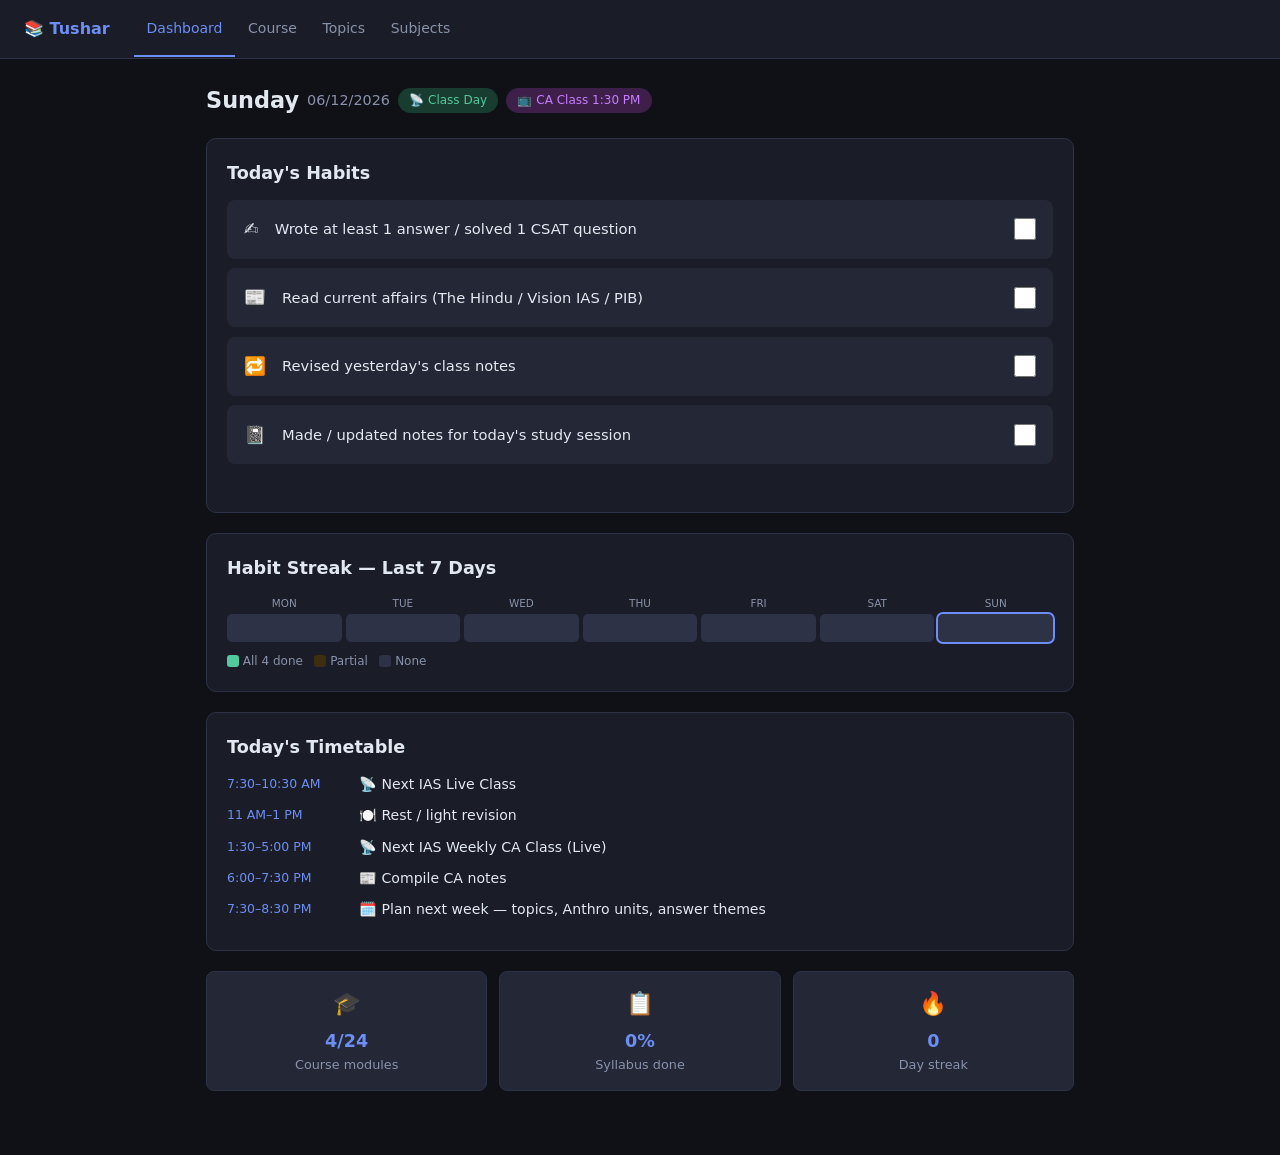
==== index.html @ 71a7b8cc "Initial commit: UPSC progress tracker with PWA support" ====
<!DOCTYPE html>
<html lang="en">
<head>
  <meta charset="UTF-8">
  <meta name="viewport" content="width=device-width, initial-scale=1.0">
  <meta name="apple-mobile-web-app-capable" content="yes">
  <meta name="apple-mobile-web-app-status-bar-style" content="black-translucent">
  <meta name="apple-mobile-web-app-title" content="UPSC">
  <meta name="theme-color" content="#0f1117">
  <link rel="manifest" href="manifest.json">
  <title>Tushar — UPSC Tracker</title>
  <link rel="stylesheet" href="css/style.css">
  <style>
    .habit-card {
      display: flex; align-items: center; gap: 1rem;
      padding: 0.9rem 1rem; border-radius: 8px;
      background: var(--surface2); margin-bottom: 0.6rem;
      cursor: pointer; transition: background 0.15s;
      border: 1px solid transparent;
    }
    .habit-card:hover { background: var(--border); }
    .habit-card.done { background: #152b22; border-color: #2d6b50; }
    .habit-card.done .habit-label { text-decoration: line-through; color: var(--text-muted); }
    .habit-check {
      width: 22px; height: 22px; flex-shrink: 0;
      accent-color: var(--accent2); cursor: pointer;
    }
    .habit-label { font-size: 0.92rem; flex: 1; }
    .habit-icon { font-size: 1.1rem; flex-shrink: 0; }
    .day-info { display: flex; gap: 0.5rem; align-items: center; flex-wrap: wrap; margin-bottom: 1.25rem; }
    .day-badge { font-size: 0.75rem; padding: 0.2rem 0.7rem; border-radius: 99px; }
    .badge-class { background: #183d30; color: var(--accent2); }
    .badge-office { background: #1d2550; color: #7b9ef5; }
    .badge-ca { background: #3d1f4a; color: #c77dff; }
    .week-habits { display: grid; grid-template-columns: repeat(7,1fr); gap: 4px; margin-top: 0.75rem; }
    .wh-col { text-align: center; }
    .wh-day { font-size: 0.65rem; color: var(--text-muted); margin-bottom: 3px; text-transform: uppercase; }
    .wh-dot {
      height: 28px; border-radius: 5px; background: var(--border);
      display: flex; align-items: center; justify-content: center;
      font-size: 0.65rem; color: var(--text-muted);
    }
    .wh-dot.full { background: var(--accent2); color: #111; }
    .wh-dot.partial { background: #3d2e10; color: var(--accent3); }
    .wh-dot.today-col { outline: 2px solid var(--accent); }
    .quick-links { display: grid; grid-template-columns: repeat(3,1fr); gap: 0.75rem; margin-top: 0.75rem; }
    .ql-card {
      background: var(--surface2); border: 1px solid var(--border);
      border-radius: 8px; padding: 0.9rem; text-align: center;
      text-decoration: none; color: var(--text); transition: border-color 0.15s;
    }
    .ql-card:hover { border-color: var(--accent); }
    .ql-card .ql-icon { font-size: 1.4rem; display: block; margin-bottom: 0.3rem; }
    .ql-card .ql-label { font-size: 0.8rem; color: var(--text-muted); }
    .ql-card .ql-val { font-size: 1.1rem; font-weight: 700; color: var(--accent); }
    @media(max-width:480px){ .quick-links { grid-template-columns: 1fr 1fr; } }
  </style>
</head>
<body>
  <nav>
    <span class="nav-brand">📚 Tushar</span>
    <a href="index.html" class="active">Dashboard</a>
    <a href="course.html">Course</a>
    <a href="topics.html">Topics</a>
    <a href="subjects.html">Subjects</a>
  </nav>

  <main>
    <!-- Day header -->
    <div class="day-info">
      <h1 id="dayHeading" style="margin:0;font-size:1.4rem"></h1>
      <span id="dateLabel" style="color:var(--text-muted);font-size:0.9rem"></span>
      <span id="badge1" class="day-badge" style="display:none"></span>
      <span id="badge2" class="day-badge" style="display:none"></span>
    </div>

    <!-- Daily habit checkboxes -->
    <div class="card">
      <h2 style="margin-bottom:0.75rem">Today's Habits</h2>
      <div id="habitsList">
        <div class="habit-card" id="hc_answer" onclick="toggle('answer_written','hc_answer')">
          <span class="habit-icon">✍️</span>
          <span class="habit-label">Wrote at least 1 answer / solved 1 CSAT question</span>
          <input type="checkbox" class="habit-check" id="h_answer" onclick="event.stopPropagation();toggle('answer_written','hc_answer')">
        </div>
        <div class="habit-card" id="hc_ca" onclick="toggle('ca_read','hc_ca')">
          <span class="habit-icon">📰</span>
          <span class="habit-label">Read current affairs (The Hindu / Vision IAS / PIB)</span>
          <input type="checkbox" class="habit-check" id="h_ca" onclick="event.stopPropagation();toggle('ca_read','hc_ca')">
        </div>
        <div class="habit-card" id="hc_revision" onclick="toggle('class_revised','hc_revision')">
          <span class="habit-icon">🔁</span>
          <span class="habit-label">Revised yesterday's class notes</span>
          <input type="checkbox" class="habit-check" id="h_revision" onclick="event.stopPropagation();toggle('class_revised','hc_revision')">
        </div>
        <div class="habit-card" id="hc_notes" onclick="toggle('notes_updated','hc_notes')">
          <span class="habit-icon">📓</span>
          <span class="habit-label">Made / updated notes for today's study session</span>
          <input type="checkbox" class="habit-check" id="h_notes" onclick="event.stopPropagation();toggle('notes_updated','hc_notes')">
        </div>
      </div>
      <div id="habitMsg" style="margin-top:0.75rem;font-size:0.85rem;min-height:1.2em;color:var(--accent2)"></div>
    </div>

    <!-- Weekly habit grid -->
    <div class="card">
      <h2>Habit Streak — Last 7 Days</h2>
      <div class="week-habits" id="weekHabits"></div>
      <p style="font-size:0.75rem;color:var(--text-muted);margin-top:0.6rem">
        <span style="display:inline-block;width:12px;height:12px;background:var(--accent2);border-radius:3px;vertical-align:middle"></span> All 4 done &nbsp;
        <span style="display:inline-block;width:12px;height:12px;background:#3d2e10;border-radius:3px;vertical-align:middle"></span> Partial &nbsp;
        <span style="display:inline-block;width:12px;height:12px;background:var(--border);border-radius:3px;vertical-align:middle"></span> None
      </p>
    </div>

    <!-- Today's schedule -->
    <div class="card" id="scheduleCard">
      <h2>Today's Timetable</h2>
      <div id="scheduleSlots"></div>
    </div>

    <!-- Quick stats -->
    <div class="quick-links" id="quickLinks"></div>
  </main>

  <script src="js/storage.js"></script>
  <script src="data/syllabus.js"></script>
  <script>
    const today = todayISO();
    const dayName = getDayName(today);

    // ── Day header ─────────────────────────────────────────────────────────
    document.getElementById('dayHeading').textContent = dayName;
    document.getElementById('dateLabel').textContent = formatDate(today);

    const badges = [];
    if (isClassDay(today)) badges.push({ label: '📡 Class Day', cls: 'badge-class' });
    if (isOfficeDay(today)) badges.push({ label: '🏢 Office', cls: 'badge-office' });
    if (dayName === 'Sunday') badges.push({ label: '📺 CA Class 1:30 PM', cls: 'badge-ca' });
    if (badges[0]) { const b = document.getElementById('badge1'); b.textContent = badges[0].label; b.className = 'day-badge ' + badges[0].cls; b.style.display = ''; }
    if (badges[1]) { const b = document.getElementById('badge2'); b.textContent = badges[1].label; b.className = 'day-badge ' + badges[1].cls; b.style.display = ''; }

    // ── Habits ─────────────────────────────────────────────────────────────
    const habitKeyMap = { answer_written: 'h_answer', ca_read: 'h_ca', class_revised: 'h_revision', notes_updated: 'h_notes' };
    const habitCardMap = { answer_written: 'hc_answer', ca_read: 'hc_ca', class_revised: 'hc_revision', notes_updated: 'hc_notes' };

    function loadHabits() {
      const h = getHabitsForDate(today);
      Object.entries(habitKeyMap).forEach(([key, elId]) => {
        const chk = document.getElementById(elId);
        const card = document.getElementById(habitCardMap[key]);
        if (chk) chk.checked = !!h[key];
        if (card) card.classList.toggle('done', !!h[key]);
      });
      updateMsg();
    }

    function toggle(key, cardId) {
      const chkId = habitKeyMap[key];
      const chk = document.getElementById(chkId);
      const card = document.getElementById(cardId);
      const h = getHabitsForDate(today);
      const newVal = !h[key];
      h[key] = newVal;
      saveHabitsForDate(today, h);
      if (chk) chk.checked = newVal;
      if (card) card.classList.toggle('done', newVal);
      updateMsg();
      renderWeekHabits();
    }

    const habitMessages = ['', '🌱 Started!', '💪 Two done!', '🔥 Almost there!', '🏆 Perfect day!'];
    function updateMsg() {
      const h = getHabitsForDate(today);
      const n = Object.keys(habitKeyMap).filter(k => h[k]).length;
      document.getElementById('habitMsg').textContent = n > 0 ? habitMessages[n] : '';
    }

    // ── Week habits grid ───────────────────────────────────────────────────
    const dayAbbr = ['Sun','Mon','Tue','Wed','Thu','Fri','Sat'];
    function renderWeekHabits() {
      const days = last7Days();
      const habits = getDailyHabits();
      document.getElementById('weekHabits').innerHTML = days.map(d => {
        const h = habits.find(x => x.date === d) || {};
        const n = ['answer_written','ca_read','class_revised','notes_updated'].filter(k => h[k]).length;
        const cls = n === 4 ? 'full' : n > 0 ? 'partial' : '';
        const isToday = d === today;
        const dn = dayAbbr[new Date(d + 'T00:00:00').getDay()];
        return `<div class="wh-col">
          <div class="wh-day">${dn}</div>
          <div class="wh-dot ${cls} ${isToday ? 'today-col' : ''}">${n > 0 ? n + '/4' : ''}</div>
        </div>`;
      }).join('');
    }

    // ── Schedule ───────────────────────────────────────────────────────────
    const schedules = {
      Monday:    [['6:30–7:20 AM','✍️ Answer writing — 1 UPSC question'],['10:30 AM–6 PM','🏢 Office'],['6:00–7:30 PM','📖 Revision: last class topic OR Anthropology'],['9:00–10:30 PM','📰 Current Affairs (The Hindu + PIB notes)']],
      Tuesday:   [['6:30–7:20 AM','🔁 Revise yesterday\'s notes / flashcards'],['7:30–10:30 AM','📡 Next IAS Live Class'],['10:30 AM–6 PM','🏢 Office'],['6:00–7:30 PM','📝 Today\'s class notes — revise within 6 hrs'],['9:00–10:30 PM','📰 CA + Anthropology reading']],
      Wednesday: [['6:30–7:20 AM','✍️ Answer writing — 1 question from class topic'],['7:30–10:30 AM','📡 Next IAS Live Class'],['10:30 AM–6 PM','🏢 Office'],['6:00–7:30 PM','✍️ Answer writing + class notes revision'],['9:00–10:30 PM','📰 CA + Anthropology']],
      Thursday:  [['6:30–7:20 AM','✍️ Answer writing — Anthropology (Paper I theory)'],['10:30 AM–6 PM','🏢 Office'],['6:00–7:30 PM','📖 Anthropology deep study (Theories / Kinship)'],['9:00–10:30 PM','📰 CA: compile weekly notes']],
      Friday:    [['6:30–7:20 AM','🔁 Weekly revision consolidation — skim Mon–Thu notes'],['10:30 AM–6 PM','🏢 Office'],['6:00–8:00 PM','📖 Anthropology extended session (Paper II)'],['9:00–10:00 PM','📰 CA wrap-up; prep Sunday CA class material 🌙']],
      Saturday:  [['6:30–7:15 AM','🔁 Light warm-up — revise last 2 classes'],['7:30–10:30 AM','📡 Next IAS Live Class'],['11 AM–1:30 PM','📝 Consolidate notes + 2 answer writings'],['2:00–5:00 PM','📖 Anthropology deep dive — 1 full unit'],['7:00–9:00 PM','📝 Weekly self-test — 10 Prelims MCQs']],
      Sunday:    [['7:30–10:30 AM','📡 Next IAS Live Class'],['11 AM–1 PM','🍽️ Rest / light revision'],['1:30–5:00 PM','📡 Next IAS Weekly CA Class (Live)'],['6:00–7:30 PM','📰 Compile CA notes'],['7:30–8:30 PM','🗓️ Plan next week — topics, Anthro units, answer themes']]
    };

    function renderSchedule() {
      const slots = schedules[dayName] || [];
      document.getElementById('scheduleSlots').innerHTML = slots.map(([time, task]) =>
        `<div style="display:flex;gap:0.75rem;margin-bottom:0.55rem;font-size:0.88rem">
          <span style="color:var(--accent);min-width:120px;flex-shrink:0;font-size:0.78rem;padding-top:1px">${time}</span>
          <span>${task}</span>
        </div>`
      ).join('');
    }

    // ── Quick stats ────────────────────────────────────────────────────────
    function renderQuickStats() {
      const streak = computeStreak();
      const done = getTopicsDone().size;
      let total = 0;
      const S = window.SYLLABUS;
      [S.prelims, S.csat, S.gs1, S.gs2, S.gs3, S.gs4].forEach(s => s.units.forEach(u => total += u.topics.length));
      S.anthropology.paper1.units.forEach(u => total += u.topics.length);
      S.anthropology.paper2.units.forEach(u => total += u.topics.length);
      const pct = total ? Math.round((done / total) * 100) : 0;
      const modules = S.nextias_modules;
      const overrides = getModuleStatuses();
      const completed = modules.filter(m => (overrides[m.id] || m.status) === 'completed').length;

      document.getElementById('quickLinks').innerHTML = `
        <a href="course.html" class="ql-card">
          <span class="ql-icon">🎓</span>
          <div class="ql-val">${completed}/${modules.length}</div>
          <div class="ql-label">Course modules</div>
        </a>
        <a href="topics.html" class="ql-card">
          <span class="ql-icon">📋</span>
          <div class="ql-val">${pct}%</div>
          <div class="ql-label">Syllabus done</div>
        </a>
        <a href="subjects.html" class="ql-card">
          <span class="ql-icon">🔥</span>
          <div class="ql-val">${streak}</div>
          <div class="ql-label">Day streak</div>
        </a>`;
    }

    loadHabits();
    renderWeekHabits();
    renderSchedule();
    renderQuickStats();
  </script>
  <script>if('serviceWorker'in navigator)navigator.serviceWorker.register('./sw.js');</script>
</body>
</html>
---- css/style.css ----
:root {
  --bg: #0f1117;
  --surface: #1a1d27;
  --surface2: #242736;
  --border: #2e3247;
  --accent: #6c8ef5;
  --accent2: #52c99e;
  --accent3: #f5a623;
  --danger: #e05c5c;
  --text: #e2e8f0;
  --text-muted: #8892aa;
  --radius: 10px;
  --font: 'Inter', system-ui, sans-serif;
}

* { box-sizing: border-box; margin: 0; padding: 0; }

body {
  background: var(--bg);
  color: var(--text);
  font-family: var(--font);
  font-size: 15px;
  line-height: 1.6;
  min-height: 100vh;
}

/* ── Nav ── */
nav {
  background: var(--surface);
  border-bottom: 1px solid var(--border);
  padding: 0 1.5rem;
  position: sticky;
  top: 0;
  z-index: 100;
  display: flex;
  align-items: center;
  gap: 0;
  overflow-x: auto;
  scrollbar-width: none;
}
nav::-webkit-scrollbar { display: none; }

.nav-brand {
  font-weight: 700;
  font-size: 1rem;
  color: var(--accent);
  white-space: nowrap;
  margin-right: 1.5rem;
  padding: 1rem 0;
  flex-shrink: 0;
}

nav a {
  color: var(--text-muted);
  text-decoration: none;
  padding: 1rem 0.8rem;
  font-size: 0.875rem;
  white-space: nowrap;
  border-bottom: 2px solid transparent;
  transition: color 0.15s, border-color 0.15s;
  flex-shrink: 0;
}
nav a:hover { color: var(--text); }
nav a.active { color: var(--accent); border-bottom-color: var(--accent); }

/* ── Layout ── */
main {
  max-width: 900px;
  margin: 0 auto;
  padding: 1.5rem 1rem 4rem;
}

h1 { font-size: 1.5rem; font-weight: 700; margin-bottom: 1.25rem; }
h2 { font-size: 1.1rem; font-weight: 600; margin-bottom: 0.75rem; color: var(--text); }
h3 { font-size: 0.95rem; font-weight: 600; margin-bottom: 0.5rem; color: var(--text-muted); text-transform: uppercase; letter-spacing: 0.05em; }

/* ── Cards ── */
.card {
  background: var(--surface);
  border: 1px solid var(--border);
  border-radius: var(--radius);
  padding: 1.25rem;
  margin-bottom: 1.25rem;
}

.card-grid {
  display: grid;
  grid-template-columns: repeat(auto-fit, minmax(160px, 1fr));
  gap: 1rem;
  margin-bottom: 1.25rem;
}

.stat-card {
  background: var(--surface);
  border: 1px solid var(--border);
  border-radius: var(--radius);
  padding: 1rem 1.25rem;
  text-align: center;
}
.stat-card .value {
  font-size: 2rem;
  font-weight: 700;
  color: var(--accent);
  line-height: 1.2;
}
.stat-card .label {
  font-size: 0.8rem;
  color: var(--text-muted);
  margin-top: 0.25rem;
}

/* ── Forms ── */
.form-row {
  display: grid;
  grid-template-columns: repeat(auto-fit, minmax(140px, 1fr));
  gap: 0.75rem;
  margin-bottom: 0.75rem;
}

label {
  display: block;
  font-size: 0.8rem;
  color: var(--text-muted);
  margin-bottom: 0.3rem;
}

input, select, textarea {
  width: 100%;
  background: var(--bg);
  border: 1px solid var(--border);
  border-radius: 6px;
  color: var(--text);
  font-family: var(--font);
  font-size: 0.9rem;
  padding: 0.5rem 0.75rem;
  transition: border-color 0.15s;
}
input:focus, select:focus, textarea:focus {
  outline: none;
  border-color: var(--accent);
}
textarea { resize: vertical; min-height: 70px; }

.btn {
  background: var(--accent);
  color: #fff;
  border: none;
  border-radius: 6px;
  padding: 0.5rem 1.25rem;
  font-size: 0.875rem;
  font-weight: 600;
  cursor: pointer;
  transition: opacity 0.15s;
}
.btn:hover { opacity: 0.85; }
.btn-sm { padding: 0.3rem 0.75rem; font-size: 0.8rem; }
.btn-danger { background: var(--danger); }
.btn-success { background: var(--accent2); color: #111; }
.btn-outline {
  background: transparent;
  color: var(--accent);
  border: 1px solid var(--accent);
}
.btn-outline:hover { background: var(--accent); color: #fff; }

/* ── Tables ── */
.table-wrap { overflow-x: auto; }
table { width: 100%; border-collapse: collapse; font-size: 0.875rem; }
th {
  text-align: left;
  padding: 0.6rem 0.75rem;
  color: var(--text-muted);
  font-size: 0.78rem;
  text-transform: uppercase;
  letter-spacing: 0.05em;
  border-bottom: 1px solid var(--border);
}
td { padding: 0.65rem 0.75rem; border-bottom: 1px solid var(--border); vertical-align: top; }
tr:last-child td { border-bottom: none; }
tr:hover td { background: var(--surface2); }

/* ── Badges ── */
.badge {
  display: inline-block;
  padding: 0.15rem 0.6rem;
  border-radius: 999px;
  font-size: 0.72rem;
  font-weight: 600;
}
.badge-blue { background: #1d3461; color: var(--accent); }
.badge-green { background: #183d30; color: var(--accent2); }
.badge-orange { background: #3d2e10; color: var(--accent3); }
.badge-red { background: #3d1818; color: var(--danger); }

/* ── Checklist ── */
.checklist { list-style: none; }
.checklist li {
  display: flex;
  align-items: flex-start;
  gap: 0.6rem;
  padding: 0.4rem 0;
  border-bottom: 1px solid var(--border);
  font-size: 0.9rem;
}
.checklist li:last-child { border-bottom: none; }
.checklist input[type="checkbox"] {
  width: 16px;
  height: 16px;
  flex-shrink: 0;
  margin-top: 3px;
  accent-color: var(--accent);
  cursor: pointer;
}
.checklist li.done span { text-decoration: line-through; color: var(--text-muted); }

.unit-header {
  font-weight: 600;
  font-size: 0.95rem;
  color: var(--accent);
  padding: 0.75rem 0 0.35rem;
  cursor: pointer;
  display: flex;
  align-items: center;
  justify-content: space-between;
}
.unit-header:hover { color: var(--text); }
.unit-body { padding-left: 0.5rem; }
.unit-body.collapsed { display: none; }

/* ── Progress bar ── */
.progress-wrap { margin: 0.4rem 0 0.8rem; }
.progress-bar {
  height: 6px;
  background: var(--border);
  border-radius: 99px;
  overflow: hidden;
}
.progress-bar-fill {
  height: 100%;
  background: var(--accent);
  border-radius: 99px;
  transition: width 0.3s;
}
.progress-label {
  font-size: 0.78rem;
  color: var(--text-muted);
  margin-top: 0.3rem;
}

/* ── Streak calendar ── */
.streak-grid {
  display: flex;
  flex-wrap: wrap;
  gap: 3px;
  margin-top: 0.5rem;
}
.streak-day {
  width: 14px;
  height: 14px;
  border-radius: 3px;
  background: var(--border);
}
.streak-day.has-log { background: var(--accent); }
.streak-day.today { outline: 2px solid var(--accent3); }

/* ── Chart container ── */
.chart-box {
  position: relative;
  height: 200px;
  margin-top: 0.5rem;
}

/* ── Filter bar ── */
.filter-bar {
  display: flex;
  gap: 0.5rem;
  flex-wrap: wrap;
  margin-bottom: 1rem;
  align-items: center;
}
.filter-bar select, .filter-bar input {
  flex: 1;
  min-width: 120px;
  max-width: 200px;
}

/* ── Score badge ── */
.score-pill {
  display: inline-flex;
  align-items: center;
  justify-content: center;
  width: 36px;
  height: 36px;
  border-radius: 50%;
  font-weight: 700;
  font-size: 0.875rem;
  background: var(--surface2);
  color: var(--text);
}
.score-pill.high { background: #183d30; color: var(--accent2); }
.score-pill.mid { background: #3d2e10; color: var(--accent3); }
.score-pill.low { background: #3d1818; color: var(--danger); }

/* ── Empty state ── */
.empty {
  text-align: center;
  padding: 3rem 1rem;
  color: var(--text-muted);
  font-size: 0.9rem;
}
.empty .icon { font-size: 2rem; margin-bottom: 0.5rem; }

/* ── Responsive ── */
@media (max-width: 600px) {
  main { padding: 1rem 0.75rem 4rem; }
  h1 { font-size: 1.25rem; }
  .card { padding: 1rem; }
  .form-row { grid-template-columns: 1fr; }
  .stat-card .value { font-size: 1.6rem; }
}
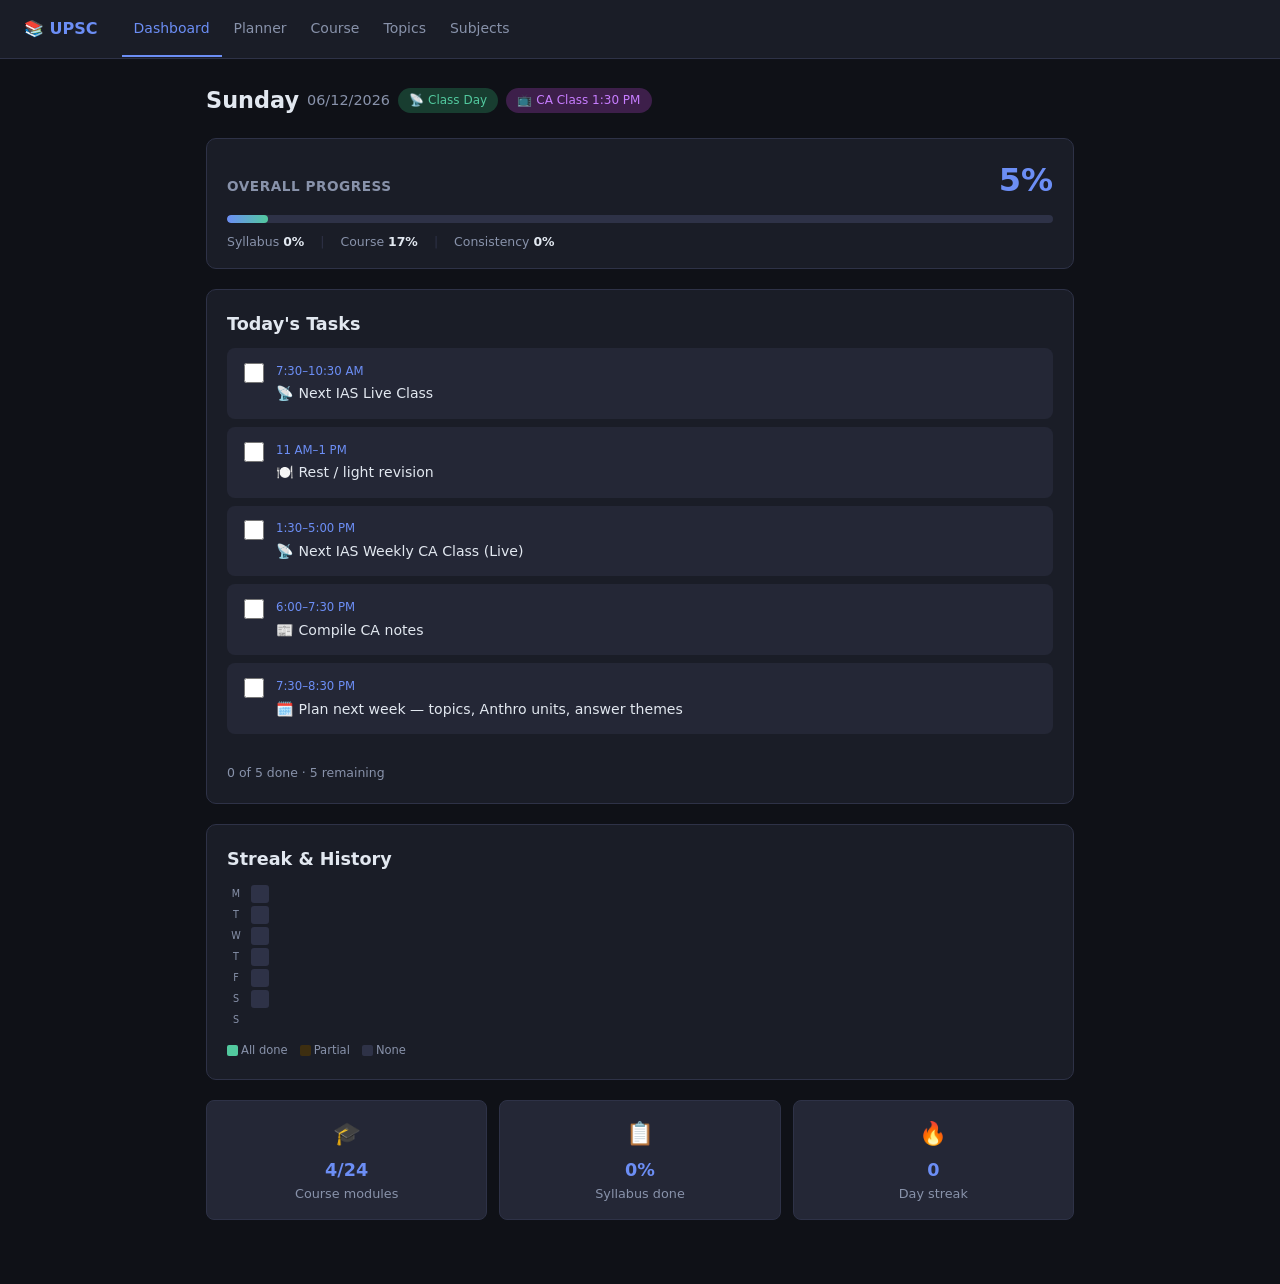
==== commit 3ae33f6e: "Overhaul dashboard, add Weekly Planner page, fix nav for mobile - Remove "Tushar" branding; app is n" ====
--- a/index.html
+++ b/index.html
@@ -8,41 +8,88 @@
   <meta name="apple-mobile-web-app-title" content="UPSC">
   <meta name="theme-color" content="#0f1117">
   <link rel="manifest" href="manifest.json">
-  <title>Tushar — UPSC Tracker</title>
+  <title>UPSC Tracker</title>
   <link rel="stylesheet" href="css/style.css">
   <style>
-    .habit-card {
-      display: flex; align-items: center; gap: 1rem;
-      padding: 0.9rem 1rem; border-radius: 8px;
-      background: var(--surface2); margin-bottom: 0.6rem;
-      cursor: pointer; transition: background 0.15s;
-      border: 1px solid transparent;
-    }
-    .habit-card:hover { background: var(--border); }
-    .habit-card.done { background: #152b22; border-color: #2d6b50; }
-    .habit-card.done .habit-label { text-decoration: line-through; color: var(--text-muted); }
-    .habit-check {
-      width: 22px; height: 22px; flex-shrink: 0;
-      accent-color: var(--accent2); cursor: pointer;
-    }
-    .habit-label { font-size: 0.92rem; flex: 1; }
-    .habit-icon { font-size: 1.1rem; flex-shrink: 0; }
+    /* ── Overall Progress ── */
+    .overall-card { padding: 1rem 1.25rem; }
+    .overall-header { display: flex; justify-content: space-between; align-items: baseline; margin-bottom: 0.5rem; }
+    .overall-title { font-size: 0.85rem; color: var(--text-muted); font-weight: 600; text-transform: uppercase; letter-spacing: 0.04em; }
+    .overall-pct { font-size: 2rem; font-weight: 800; color: var(--accent); }
+    .overall-bar-track { height: 8px; background: var(--border); border-radius: 99px; overflow: hidden; margin-bottom: 0.6rem; }
+    .overall-bar-fill { height: 100%; border-radius: 99px; background: linear-gradient(90deg, var(--accent) 0%, var(--accent2) 100%); transition: width 0.6s ease; }
+    .overall-breakdown { display: flex; gap: 1rem; flex-wrap: wrap; }
+    .ob-item { font-size: 0.78rem; color: var(--text-muted); }
+    .ob-item strong { color: var(--text); }
+
+    /* ── Day info ── */
     .day-info { display: flex; gap: 0.5rem; align-items: center; flex-wrap: wrap; margin-bottom: 1.25rem; }
     .day-badge { font-size: 0.75rem; padding: 0.2rem 0.7rem; border-radius: 99px; }
     .badge-class { background: #183d30; color: var(--accent2); }
     .badge-office { background: #1d2550; color: #7b9ef5; }
     .badge-ca { background: #3d1f4a; color: #c77dff; }
-    .week-habits { display: grid; grid-template-columns: repeat(7,1fr); gap: 4px; margin-top: 0.75rem; }
-    .wh-col { text-align: center; }
-    .wh-day { font-size: 0.65rem; color: var(--text-muted); margin-bottom: 3px; text-transform: uppercase; }
-    .wh-dot {
-      height: 28px; border-radius: 5px; background: var(--border);
-      display: flex; align-items: center; justify-content: center;
-      font-size: 0.65rem; color: var(--text-muted);
-    }
-    .wh-dot.full { background: var(--accent2); color: #111; }
-    .wh-dot.partial { background: #3d2e10; color: var(--accent3); }
-    .wh-dot.today-col { outline: 2px solid var(--accent); }
+
+    /* ── Task list ── */
+    .task-card {
+      display: flex; align-items: flex-start; gap: 0.75rem;
+      padding: 0.8rem 1rem; border-radius: 8px;
+      background: var(--surface2); margin-bottom: 0.5rem;
+      cursor: pointer; transition: background 0.15s;
+      border: 1px solid transparent;
+    }
+    .task-card:hover { background: var(--border); }
+    .task-card.done { background: #152b22; border-color: #2d6b50; }
+    .task-card.done .task-label { text-decoration: line-through; color: var(--text-muted); }
+    .task-card.done .task-time { color: #2d6b50; }
+    .task-check {
+      width: 20px; height: 20px; flex-shrink: 0; margin-top: 1px;
+      accent-color: var(--accent2); cursor: pointer;
+    }
+    .task-meta { flex: 1; }
+    .task-time { font-size: 0.73rem; color: var(--accent); margin-bottom: 2px; }
+    .task-label { font-size: 0.88rem; }
+    .task-msg { margin-top: 0.6rem; font-size: 0.82rem; min-height: 1.1em; color: var(--accent2); }
+    .task-progress { font-size: 0.78rem; color: var(--text-muted); margin-top: 0.3rem; }
+
+    /* ── History grid ── */
+    .history-scroll { padding-bottom: 4px; }
+    .history-grid { display: inline-grid; grid-auto-flow: column; grid-template-rows: repeat(7, 1fr); gap: 3px; }
+    .hg-header-row { display: inline-grid; grid-template-columns: repeat(auto-fill, 18px); gap: 3px; margin-bottom: 3px; }
+    .hg-col-label { font-size: 0.6rem; color: var(--text-muted); text-align: center; text-transform: uppercase; }
+    .hg-cell {
+      width: 18px; height: 18px; border-radius: 3px; background: var(--border);
+      cursor: pointer; transition: opacity 0.1s; position: relative;
+    }
+    .hg-cell:hover { opacity: 0.8; }
+    .hg-cell.hg-full { background: var(--accent2); }
+    .hg-cell.hg-partial { background: #3d2e10; }
+    .hg-cell.hg-today { outline: 2px solid var(--accent); outline-offset: 1px; }
+    .hg-cell.hg-selected { outline: 2px solid #fff; outline-offset: 1px; }
+    .hg-legend { display: flex; gap: 0.75rem; margin-top: 0.5rem; font-size: 0.72rem; color: var(--text-muted); align-items: center; }
+    .hg-swatch { display: inline-block; width: 11px; height: 11px; border-radius: 2px; vertical-align: middle; margin-right: 3px; }
+
+    /* ── Day detail panel ── */
+    .day-detail { margin-top: 1rem; padding-top: 1rem; border-top: 1px solid var(--border); }
+    .dd-header { display: flex; justify-content: space-between; align-items: center; margin-bottom: 0.6rem; }
+    .dd-title { font-size: 0.9rem; font-weight: 600; }
+    .dd-close { font-size: 0.8rem; color: var(--text-muted); cursor: pointer; padding: 0.2rem 0.5rem; }
+    .dd-close:hover { color: var(--text); }
+    .dd-task {
+      display: flex; align-items: flex-start; gap: 0.6rem;
+      padding: 0.55rem 0.75rem; border-radius: 6px;
+      background: var(--surface2); margin-bottom: 0.4rem; cursor: pointer;
+      border: 1px solid transparent;
+    }
+    .dd-task.done { background: #152b22; border-color: #2d6b50; }
+    .dd-task.done .dd-label { text-decoration: line-through; color: var(--text-muted); }
+    .dd-task.done .dd-time { color: #2d6b50; }
+    .dd-check { width: 18px; height: 18px; flex-shrink: 0; margin-top: 1px; accent-color: var(--accent2); cursor: pointer; }
+    .dd-meta { flex: 1; }
+    .dd-time { font-size: 0.7rem; color: var(--accent); margin-bottom: 1px; }
+    .dd-label { font-size: 0.82rem; }
+    .dd-remaining { font-size: 0.78rem; color: var(--text-muted); margin-top: 0.5rem; }
+
+    /* ── Quick links ── */
     .quick-links { display: grid; grid-template-columns: repeat(3,1fr); gap: 0.75rem; margin-top: 0.75rem; }
     .ql-card {
       background: var(--surface2); border: 1px solid var(--border);
@@ -58,8 +105,9 @@
 </head>
 <body>
   <nav>
-    <span class="nav-brand">📚 Tushar</span>
+    <span class="nav-brand">📚 UPSC</span>
     <a href="index.html" class="active">Dashboard</a>
+    <a href="schedule.html">Planner</a>
     <a href="course.html">Course</a>
     <a href="topics.html">Topics</a>
     <a href="subjects.html">Subjects</a>
@@ -74,49 +122,55 @@
       <span id="badge2" class="day-badge" style="display:none"></span>
     </div>
 
-    <!-- Daily habit checkboxes -->
+    <!-- Overall progress -->
+    <div class="card overall-card">
+      <div class="overall-header">
+        <span class="overall-title">Overall Progress</span>
+        <span class="overall-pct" id="overallPct">0%</span>
+      </div>
+      <div class="overall-bar-track">
+        <div class="overall-bar-fill" id="overallBar" style="width:0%"></div>
+      </div>
+      <div class="overall-breakdown">
+        <span class="ob-item">Syllabus <strong id="obSyllabus">0%</strong></span>
+        <span class="ob-item" style="color:var(--border)">|</span>
+        <span class="ob-item">Course <strong id="obCourse">0%</strong></span>
+        <span class="ob-item" style="color:var(--border)">|</span>
+        <span class="ob-item">Consistency <strong id="obConsistency">0%</strong></span>
+      </div>
+    </div>
+
+    <!-- Today's tasks -->
     <div class="card">
-      <h2 style="margin-bottom:0.75rem">Today's Habits</h2>
-      <div id="habitsList">
-        <div class="habit-card" id="hc_answer" onclick="toggle('answer_written','hc_answer')">
-          <span class="habit-icon">✍️</span>
-          <span class="habit-label">Wrote at least 1 answer / solved 1 CSAT question</span>
-          <input type="checkbox" class="habit-check" id="h_answer" onclick="event.stopPropagation();toggle('answer_written','hc_answer')">
+      <h2 style="margin-bottom:0.6rem">Today's Tasks</h2>
+      <div id="tasksList"></div>
+      <div class="task-msg" id="taskMsg"></div>
+      <div class="task-progress" id="taskProgress"></div>
+    </div>
+
+    <!-- Streak & History -->
+    <div class="card">
+      <h2 style="margin-bottom:0.75rem">Streak &amp; History</h2>
+      <div style="display:flex;gap:6px;align-items:flex-start">
+        <div id="historyDayLabels" style="display:flex;flex-direction:column;gap:3px;flex-shrink:0"></div>
+        <div class="history-scroll" style="overflow-x:auto;flex:1">
+          <div class="history-grid" id="historyGrid"></div>
         </div>
-        <div class="habit-card" id="hc_ca" onclick="toggle('ca_read','hc_ca')">
-          <span class="habit-icon">📰</span>
-          <span class="habit-label">Read current affairs (The Hindu / Vision IAS / PIB)</span>
-          <input type="checkbox" class="habit-check" id="h_ca" onclick="event.stopPropagation();toggle('ca_read','hc_ca')">
+      </div>
+      <div class="hg-legend">
+        <span><span class="hg-swatch" style="background:var(--accent2)"></span>All done</span>
+        <span><span class="hg-swatch" style="background:#3d2e10"></span>Partial</span>
+        <span><span class="hg-swatch" style="background:var(--border)"></span>None</span>
+      </div>
+      <!-- Day detail panel (shown on cell click) -->
+      <div class="day-detail" id="dayDetail" style="display:none">
+        <div class="dd-header">
+          <span class="dd-title" id="ddTitle"></span>
+          <span class="dd-close" onclick="closeDayDetail()">✕ close</span>
         </div>
-        <div class="habit-card" id="hc_revision" onclick="toggle('class_revised','hc_revision')">
-          <span class="habit-icon">🔁</span>
-          <span class="habit-label">Revised yesterday's class notes</span>
-          <input type="checkbox" class="habit-check" id="h_revision" onclick="event.stopPropagation();toggle('class_revised','hc_revision')">
-        </div>
-        <div class="habit-card" id="hc_notes" onclick="toggle('notes_updated','hc_notes')">
-          <span class="habit-icon">📓</span>
-          <span class="habit-label">Made / updated notes for today's study session</span>
-          <input type="checkbox" class="habit-check" id="h_notes" onclick="event.stopPropagation();toggle('notes_updated','hc_notes')">
-        </div>
-      </div>
-      <div id="habitMsg" style="margin-top:0.75rem;font-size:0.85rem;min-height:1.2em;color:var(--accent2)"></div>
-    </div>
-
-    <!-- Weekly habit grid -->
-    <div class="card">
-      <h2>Habit Streak — Last 7 Days</h2>
-      <div class="week-habits" id="weekHabits"></div>
-      <p style="font-size:0.75rem;color:var(--text-muted);margin-top:0.6rem">
-        <span style="display:inline-block;width:12px;height:12px;background:var(--accent2);border-radius:3px;vertical-align:middle"></span> All 4 done &nbsp;
-        <span style="display:inline-block;width:12px;height:12px;background:#3d2e10;border-radius:3px;vertical-align:middle"></span> Partial &nbsp;
-        <span style="display:inline-block;width:12px;height:12px;background:var(--border);border-radius:3px;vertical-align:middle"></span> None
-      </p>
-    </div>
-
-    <!-- Today's schedule -->
-    <div class="card" id="scheduleCard">
-      <h2>Today's Timetable</h2>
-      <div id="scheduleSlots"></div>
+        <div id="ddTasks"></div>
+        <div class="dd-remaining" id="ddRemaining"></div>
+      </div>
     </div>
 
     <!-- Quick stats -->
@@ -129,7 +183,18 @@
     const today = todayISO();
     const dayName = getDayName(today);
 
-    // ── Day header ─────────────────────────────────────────────────────────
+    // ── Schedules ──────────────────────────────────────────────────────────────
+    const schedules = {
+      Monday:    [['6:30–7:20 AM','✍️ Answer writing — 1 UPSC question'],['10:30 AM–6 PM','🏢 Office'],['6:00–7:30 PM','📖 Revision: last class topic OR Anthropology'],['9:00–10:30 PM','📰 Current Affairs (The Hindu + PIB notes)']],
+      Tuesday:   [['6:30–7:20 AM','🔁 Revise yesterday\'s notes / flashcards'],['7:30–10:30 AM','📡 Next IAS Live Class'],['10:30 AM–6 PM','🏢 Office'],['6:00–7:30 PM','📝 Today\'s class notes — revise within 6 hrs'],['9:00–10:30 PM','📰 CA + Anthropology reading']],
+      Wednesday: [['6:30–7:20 AM','✍️ Answer writing — 1 question from class topic'],['7:30–10:30 AM','📡 Next IAS Live Class'],['10:30 AM–6 PM','🏢 Office'],['6:00–7:30 PM','✍️ Answer writing + class notes revision'],['9:00–10:30 PM','📰 CA + Anthropology']],
+      Thursday:  [['6:30–7:20 AM','✍️ Answer writing — Anthropology (Paper I theory)'],['10:30 AM–6 PM','🏢 Office'],['6:00–7:30 PM','📖 Anthropology deep study (Theories / Kinship)'],['9:00–10:30 PM','📰 CA: compile weekly notes']],
+      Friday:    [['6:30–7:20 AM','🔁 Weekly revision consolidation — skim Mon–Thu notes'],['10:30 AM–6 PM','🏢 Office'],['6:00–8:00 PM','📖 Anthropology extended session (Paper II)'],['9:00–10:00 PM','📰 CA wrap-up; prep Sunday CA class material 🌙']],
+      Saturday:  [['6:30–7:15 AM','🔁 Light warm-up — revise last 2 classes'],['7:30–10:30 AM','📡 Next IAS Live Class'],['11 AM–1:30 PM','📝 Consolidate notes + 2 answer writings'],['2:00–5:00 PM','📖 Anthropology deep dive — 1 full unit']],
+      Sunday:    [['7:30–10:30 AM','📡 Next IAS Live Class'],['11 AM–1 PM','🍽️ Rest / light revision'],['1:30–5:00 PM','📡 Next IAS Weekly CA Class (Live)'],['6:00–7:30 PM','📰 Compile CA notes'],['7:30–8:30 PM','🗓️ Plan next week — topics, Anthro units, answer themes']]
+    };
+
+    // ── Day header ─────────────────────────────────────────────────────────────
     document.getElementById('dayHeading').textContent = dayName;
     document.getElementById('dateLabel').textContent = formatDate(today);
 
@@ -140,82 +205,207 @@
     if (badges[0]) { const b = document.getElementById('badge1'); b.textContent = badges[0].label; b.className = 'day-badge ' + badges[0].cls; b.style.display = ''; }
     if (badges[1]) { const b = document.getElementById('badge2'); b.textContent = badges[1].label; b.className = 'day-badge ' + badges[1].cls; b.style.display = ''; }
 
-    // ── Habits ─────────────────────────────────────────────────────────────
-    const habitKeyMap = { answer_written: 'h_answer', ca_read: 'h_ca', class_revised: 'h_revision', notes_updated: 'h_notes' };
-    const habitCardMap = { answer_written: 'hc_answer', ca_read: 'hc_ca', class_revised: 'hc_revision', notes_updated: 'hc_notes' };
-
-    function loadHabits() {
-      const h = getHabitsForDate(today);
-      Object.entries(habitKeyMap).forEach(([key, elId]) => {
-        const chk = document.getElementById(elId);
-        const card = document.getElementById(habitCardMap[key]);
-        if (chk) chk.checked = !!h[key];
-        if (card) card.classList.toggle('done', !!h[key]);
-      });
-      updateMsg();
-    }
-
-    function toggle(key, cardId) {
-      const chkId = habitKeyMap[key];
-      const chk = document.getElementById(chkId);
-      const card = document.getElementById(cardId);
-      const h = getHabitsForDate(today);
-      const newVal = !h[key];
-      h[key] = newVal;
-      saveHabitsForDate(today, h);
-      if (chk) chk.checked = newVal;
-      if (card) card.classList.toggle('done', newVal);
-      updateMsg();
-      renderWeekHabits();
-    }
-
-    const habitMessages = ['', '🌱 Started!', '💪 Two done!', '🔥 Almost there!', '🏆 Perfect day!'];
-    function updateMsg() {
-      const h = getHabitsForDate(today);
-      const n = Object.keys(habitKeyMap).filter(k => h[k]).length;
-      document.getElementById('habitMsg').textContent = n > 0 ? habitMessages[n] : '';
-    }
-
-    // ── Week habits grid ───────────────────────────────────────────────────
-    const dayAbbr = ['Sun','Mon','Tue','Wed','Thu','Fri','Sat'];
-    function renderWeekHabits() {
-      const days = last7Days();
-      const habits = getDailyHabits();
-      document.getElementById('weekHabits').innerHTML = days.map(d => {
-        const h = habits.find(x => x.date === d) || {};
-        const n = ['answer_written','ca_read','class_revised','notes_updated'].filter(k => h[k]).length;
-        const cls = n === 4 ? 'full' : n > 0 ? 'partial' : '';
-        const isToday = d === today;
-        const dn = dayAbbr[new Date(d + 'T00:00:00').getDay()];
-        return `<div class="wh-col">
-          <div class="wh-day">${dn}</div>
-          <div class="wh-dot ${cls} ${isToday ? 'today-col' : ''}">${n > 0 ? n + '/4' : ''}</div>
+    // ── Overall Progress ───────────────────────────────────────────────────────
+    function computeOverallProgress() {
+      const S = window.SYLLABUS;
+      const done = getTopicsDone().size;
+      let total = 0;
+      [S.prelims, S.csat, S.gs1, S.gs2, S.gs3, S.gs4].forEach(s => s.units.forEach(u => total += u.topics.length));
+      S.anthropology.paper1.units.forEach(u => total += u.topics.length);
+      S.anthropology.paper2.units.forEach(u => total += u.topics.length);
+      const syllabusP = total ? done / total : 0;
+
+      const modules = S.nextias_modules;
+      const overrides = getModuleStatuses();
+      const completedMods = modules.filter(m => (overrides[m.id] || m.status) === 'completed').length;
+      const courseP = modules.length ? completedMods / modules.length : 0;
+
+      const allTasks = getDailyTasksAll();
+      const goodDays = allTasks.filter(d => {
+        const slots = schedules[getDayName(d.date)] || [];
+        return d.done.filter(Boolean).length >= 1;
+      }).length;
+      const consistencyP = allTasks.length ? goodDays / allTasks.length : 0;
+
+      const overall = Math.round((0.5 * syllabusP + 0.3 * courseP + 0.2 * consistencyP) * 100);
+      return { overall, syllabusP, courseP, consistencyP };
+    }
+
+    function renderOverallProgress() {
+      const { overall, syllabusP, courseP, consistencyP } = computeOverallProgress();
+      document.getElementById('overallPct').textContent = overall + '%';
+      document.getElementById('overallBar').style.width = overall + '%';
+      document.getElementById('obSyllabus').textContent = Math.round(syllabusP * 100) + '%';
+      document.getElementById('obCourse').textContent = Math.round(courseP * 100) + '%';
+      document.getElementById('obConsistency').textContent = Math.round(consistencyP * 100) + '%';
+    }
+
+    // ── Today's Tasks ──────────────────────────────────────────────────────────
+    function renderTodayTasks() {
+      const slots = schedules[dayName] || [];
+      const { done } = getTasksForDate(today);
+      const total = slots.length;
+      const doneCount = done.filter(Boolean).length;
+
+      document.getElementById('tasksList').innerHTML = slots.map(([time, task], i) => {
+        const isDone = !!done[i];
+        return `<div class="task-card ${isDone ? 'done' : ''}" id="tc_${i}" onclick="toggleTask(${i})">
+          <input type="checkbox" class="task-check" id="t_${i}" ${isDone ? 'checked' : ''} onclick="event.stopPropagation();toggleTask(${i})">
+          <div class="task-meta">
+            <div class="task-time">${time}</div>
+            <div class="task-label">${task}</div>
+          </div>
         </div>`;
       }).join('');
-    }
-
-    // ── Schedule ───────────────────────────────────────────────────────────
-    const schedules = {
-      Monday:    [['6:30–7:20 AM','✍️ Answer writing — 1 UPSC question'],['10:30 AM–6 PM','🏢 Office'],['6:00–7:30 PM','📖 Revision: last class topic OR Anthropology'],['9:00–10:30 PM','📰 Current Affairs (The Hindu + PIB notes)']],
-      Tuesday:   [['6:30–7:20 AM','🔁 Revise yesterday\'s notes / flashcards'],['7:30–10:30 AM','📡 Next IAS Live Class'],['10:30 AM–6 PM','🏢 Office'],['6:00–7:30 PM','📝 Today\'s class notes — revise within 6 hrs'],['9:00–10:30 PM','📰 CA + Anthropology reading']],
-      Wednesday: [['6:30–7:20 AM','✍️ Answer writing — 1 question from class topic'],['7:30–10:30 AM','📡 Next IAS Live Class'],['10:30 AM–6 PM','🏢 Office'],['6:00–7:30 PM','✍️ Answer writing + class notes revision'],['9:00–10:30 PM','📰 CA + Anthropology']],
-      Thursday:  [['6:30–7:20 AM','✍️ Answer writing — Anthropology (Paper I theory)'],['10:30 AM–6 PM','🏢 Office'],['6:00–7:30 PM','📖 Anthropology deep study (Theories / Kinship)'],['9:00–10:30 PM','📰 CA: compile weekly notes']],
-      Friday:    [['6:30–7:20 AM','🔁 Weekly revision consolidation — skim Mon–Thu notes'],['10:30 AM–6 PM','🏢 Office'],['6:00–8:00 PM','📖 Anthropology extended session (Paper II)'],['9:00–10:00 PM','📰 CA wrap-up; prep Sunday CA class material 🌙']],
-      Saturday:  [['6:30–7:15 AM','🔁 Light warm-up — revise last 2 classes'],['7:30–10:30 AM','📡 Next IAS Live Class'],['11 AM–1:30 PM','📝 Consolidate notes + 2 answer writings'],['2:00–5:00 PM','📖 Anthropology deep dive — 1 full unit'],['7:00–9:00 PM','📝 Weekly self-test — 10 Prelims MCQs']],
-      Sunday:    [['7:30–10:30 AM','📡 Next IAS Live Class'],['11 AM–1 PM','🍽️ Rest / light revision'],['1:30–5:00 PM','📡 Next IAS Weekly CA Class (Live)'],['6:00–7:30 PM','📰 Compile CA notes'],['7:30–8:30 PM','🗓️ Plan next week — topics, Anthro units, answer themes']]
+
+      updateTaskMsg(doneCount, total);
+      const remaining = slots.slice().map(([,t], i) => done[i] ? null : t).filter(Boolean);
+      document.getElementById('taskProgress').textContent = total
+        ? `${doneCount} of ${total} done${remaining.length ? ' · ' + remaining.length + ' remaining' : ''}`
+        : '';
+    }
+
+    function toggleTask(idx) {
+      const entry = getTasksForDate(today);
+      const slots = schedules[dayName] || [];
+      const done = Array.from({ length: slots.length }, (_, i) => !!entry.done[i]);
+      done[idx] = !done[idx];
+      saveTasksForDate(today, done);
+      renderTodayTasks();
+      renderHistoryGrid();
+      renderOverallProgress();
+    }
+
+    const taskMsgs = {
+      0: '', 1: '🌱 Started!', 2: '💪 Keep going!', 3: '🔥 More than halfway!',
+      4: '⚡ Almost there!', 5: '🏆 Perfect day!', 6: '🏆 Perfect day!'
     };
-
-    function renderSchedule() {
-      const slots = schedules[dayName] || [];
-      document.getElementById('scheduleSlots').innerHTML = slots.map(([time, task]) =>
-        `<div style="display:flex;gap:0.75rem;margin-bottom:0.55rem;font-size:0.88rem">
-          <span style="color:var(--accent);min-width:120px;flex-shrink:0;font-size:0.78rem;padding-top:1px">${time}</span>
-          <span>${task}</span>
+    function updateTaskMsg(done, total) {
+      const msg = done === 0 ? '' : done === total ? '🏆 Perfect day!' : taskMsgs[done] || '💪 Keep going!';
+      document.getElementById('taskMsg').textContent = msg;
+    }
+
+    // ── History grid ───────────────────────────────────────────────────────────
+    let selectedDay = null;
+
+    function renderHistoryGrid() {
+      const allTasks = getDailyTasksAll();
+
+      // Determine date range: from earliest tracked day (or 90 days ago) to today
+      const dates = allTasks.map(t => t.date).sort();
+      const earliest = dates.length
+        ? new Date(Math.min(new Date(dates[0] + 'T00:00:00'), new Date(Date.now() - 89 * 864e5)))
+        : new Date(Date.now() - 6 * 864e5);
+
+      // Align to the start of the week (Monday)
+      const startDay = new Date(earliest);
+      const dow = startDay.getDay(); // 0=Sun
+      const mondayOffset = dow === 0 ? 6 : dow - 1; // days back to last Monday
+      startDay.setDate(startDay.getDate() - mondayOffset);
+
+      const todayDate = new Date(today + 'T00:00:00');
+      const taskMap = {};
+      allTasks.forEach(t => { taskMap[t.date] = t; });
+
+      // Build weeks array
+      const weeks = [];
+      let cur = new Date(startDay);
+      let week = [];
+      while (cur <= todayDate) {
+        const iso = cur.toISOString().slice(0, 10);
+        week.push(iso);
+        if (week.length === 7) { weeks.push(week); week = []; }
+        cur.setDate(cur.getDate() + 1);
+      }
+      if (week.length) {
+        while (week.length < 7) week.push(null);
+        weeks.push(week);
+      }
+
+      // Row labels: Mon–Sun stacked vertically beside the grid
+      document.getElementById('historyDayLabels').innerHTML =
+        ['M','T','W','T','F','S','S'].map(l =>
+          `<span style="width:18px;height:18px;font-size:0.6rem;color:var(--text-muted);display:flex;align-items:center;justify-content:center">${l}</span>`
+        ).join('');
+
+      // Grid: 7 rows (Mon-Sun) × N weeks columns
+      const grid = document.getElementById('historyGrid');
+      grid.style.gridTemplateRows = 'repeat(7, 18px)';
+      grid.innerHTML = '';
+
+      weeks.forEach(week => {
+        week.forEach(iso => {
+          const cell = document.createElement('div');
+          if (!iso) {
+            cell.style.width = '18px'; cell.style.height = '18px';
+            grid.appendChild(cell);
+            return;
+          }
+          const t = taskMap[iso];
+          const slots = schedules[getDayName(iso)] || [];
+          const doneCount = t ? t.done.filter(Boolean).length : 0;
+          const total = slots.length;
+          let cls = '';
+          if (doneCount === total && total > 0) cls = 'hg-full';
+          else if (doneCount > 0) cls = 'hg-partial';
+
+          cell.className = 'hg-cell' + (cls ? ' ' + cls : '') +
+            (iso === today ? ' hg-today' : '') +
+            (iso === selectedDay ? ' hg-selected' : '');
+          cell.title = iso + (total ? ` — ${doneCount}/${total} tasks` : '');
+          cell.onclick = () => openDayDetail(iso);
+          grid.appendChild(cell);
+        });
+      });
+    }
+
+    function openDayDetail(date) {
+      selectedDay = date;
+      renderHistoryGrid();
+
+      const slots = schedules[getDayName(date)] || [];
+      const entry = getTasksForDate(date);
+      const done = Array.from({ length: slots.length }, (_, i) => !!entry.done[i]);
+      const doneCount = done.filter(Boolean).length;
+      const remaining = slots.filter((_, i) => !done[i]);
+
+      document.getElementById('ddTitle').textContent = getDayName(date) + ', ' + formatDate(date);
+      document.getElementById('ddTasks').innerHTML = slots.map(([time, task], i) =>
+        `<div class="dd-task ${done[i] ? 'done' : ''}" id="dd_${i}" onclick="toggleDayTask('${date}',${i})">
+          <input type="checkbox" class="dd-check" id="ddc_${i}" ${done[i] ? 'checked' : ''} onclick="event.stopPropagation();toggleDayTask('${date}',${i})">
+          <div class="dd-meta">
+            <div class="dd-time">${time}</div>
+            <div class="dd-label">${task}</div>
+          </div>
         </div>`
       ).join('');
-    }
-
-    // ── Quick stats ────────────────────────────────────────────────────────
+
+      document.getElementById('ddRemaining').textContent = remaining.length
+        ? `Remaining (${remaining.length}): ${remaining.map(([,t]) => t.replace(/^[^\s]+ /, '')).join(' · ')}`
+        : doneCount === slots.length && slots.length > 0 ? '✅ All tasks completed for this day!' : '';
+
+      document.getElementById('dayDetail').style.display = '';
+    }
+
+    function toggleDayTask(date, idx) {
+      const entry = getTasksForDate(date);
+      const slots = schedules[getDayName(date)] || [];
+      const done = Array.from({ length: slots.length }, (_, i) => !!entry.done[i]);
+      done[idx] = !done[idx];
+      saveTasksForDate(date, done);
+      openDayDetail(date);
+      renderHistoryGrid();
+      if (date === today) renderTodayTasks();
+      renderOverallProgress();
+    }
+
+    function closeDayDetail() {
+      selectedDay = null;
+      document.getElementById('dayDetail').style.display = 'none';
+      renderHistoryGrid();
+    }
+
+    // ── Quick stats ────────────────────────────────────────────────────────────
     function renderQuickStats() {
       const streak = computeStreak();
       const done = getTopicsDone().size;
@@ -247,9 +437,9 @@
         </a>`;
     }
 
-    loadHabits();
-    renderWeekHabits();
-    renderSchedule();
+    renderOverallProgress();
+    renderTodayTasks();
+    renderHistoryGrid();
     renderQuickStats();
   </script>
   <script>if('serviceWorker'in navigator)navigator.serviceWorker.register('./sw.js');</script>
--- a/css/style.css
+++ b/css/style.css
@@ -53,7 +53,7 @@
 nav a {
   color: var(--text-muted);
   text-decoration: none;
-  padding: 1rem 0.8rem;
+  padding: 1rem 0.75rem;
   font-size: 0.875rem;
   white-space: nowrap;
   border-bottom: 2px solid transparent;
@@ -62,6 +62,12 @@
 }
 nav a:hover { color: var(--text); }
 nav a.active { color: var(--accent); border-bottom-color: var(--accent); }
+
+@media (max-width: 480px) {
+  nav { padding: 0 0.75rem; }
+  .nav-brand { margin-right: 0.75rem; font-size: 0.9rem; }
+  nav a { padding: 0.85rem 0.55rem; font-size: 0.8rem; }
+}
 
 /* ── Layout ── */
 main {
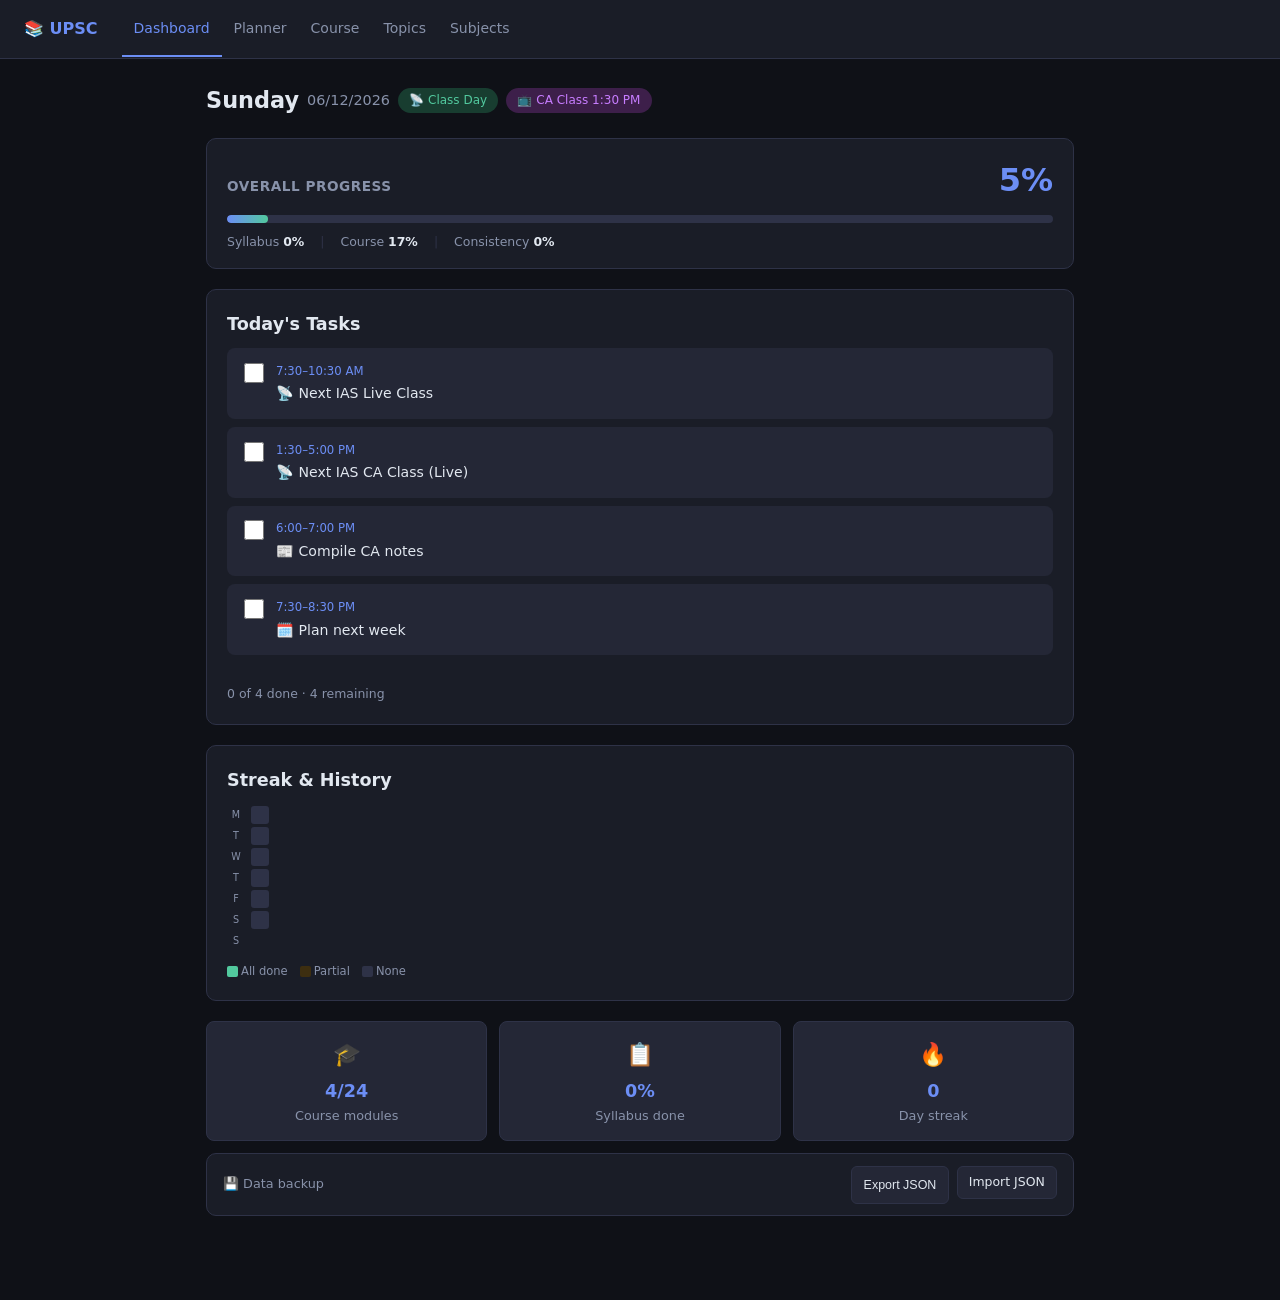
==== commit 98715443: "Restructure schedule, add export/import, simplify code Schedule: - Extract shared schedule to js/sch" ====
--- a/index.html
+++ b/index.html
@@ -101,6 +101,8 @@
     .ql-card .ql-label { font-size: 0.8rem; color: var(--text-muted); }
     .ql-card .ql-val { font-size: 1.1rem; font-weight: 700; color: var(--accent); }
     @media(max-width:480px){ .quick-links { grid-template-columns: 1fr 1fr; } }
+    .btn-sm { background:var(--surface2); border:1px solid var(--border); color:var(--text); border-radius:6px; padding:0.35rem 0.7rem; font-size:0.78rem; cursor:pointer; transition:border-color 0.15s; }
+    .btn-sm:hover { border-color:var(--accent); }
   </style>
 </head>
 <body>
@@ -175,24 +177,27 @@
 
     <!-- Quick stats -->
     <div class="quick-links" id="quickLinks"></div>
+
+    <!-- Data backup -->
+    <div class="card" style="padding:0.7rem 1rem;margin-top:0.75rem">
+      <div style="display:flex;justify-content:space-between;align-items:center;gap:0.75rem;flex-wrap:wrap">
+        <span style="font-size:0.8rem;color:var(--text-muted)">💾 Data backup</span>
+        <div style="display:flex;gap:0.5rem">
+          <button class="btn-sm" onclick="exportData()">Export JSON</button>
+          <label class="btn-sm" style="cursor:pointer">Import JSON
+            <input type="file" accept=".json" style="display:none" onchange="importData(this.files[0])">
+          </label>
+        </div>
+      </div>
+    </div>
   </main>
 
   <script src="js/storage.js"></script>
+  <script src="js/schedules.js"></script>
   <script src="data/syllabus.js"></script>
   <script>
     const today = todayISO();
     const dayName = getDayName(today);
-
-    // ── Schedules ──────────────────────────────────────────────────────────────
-    const schedules = {
-      Monday:    [['6:30–7:20 AM','✍️ Answer writing — 1 UPSC question'],['10:30 AM–6 PM','🏢 Office'],['6:00–7:30 PM','📖 Revision: last class topic OR Anthropology'],['9:00–10:30 PM','📰 Current Affairs (The Hindu + PIB notes)']],
-      Tuesday:   [['6:30–7:20 AM','🔁 Revise yesterday\'s notes / flashcards'],['7:30–10:30 AM','📡 Next IAS Live Class'],['10:30 AM–6 PM','🏢 Office'],['6:00–7:30 PM','📝 Today\'s class notes — revise within 6 hrs'],['9:00–10:30 PM','📰 CA + Anthropology reading']],
-      Wednesday: [['6:30–7:20 AM','✍️ Answer writing — 1 question from class topic'],['7:30–10:30 AM','📡 Next IAS Live Class'],['10:30 AM–6 PM','🏢 Office'],['6:00–7:30 PM','✍️ Answer writing + class notes revision'],['9:00–10:30 PM','📰 CA + Anthropology']],
-      Thursday:  [['6:30–7:20 AM','✍️ Answer writing — Anthropology (Paper I theory)'],['10:30 AM–6 PM','🏢 Office'],['6:00–7:30 PM','📖 Anthropology deep study (Theories / Kinship)'],['9:00–10:30 PM','📰 CA: compile weekly notes']],
-      Friday:    [['6:30–7:20 AM','🔁 Weekly revision consolidation — skim Mon–Thu notes'],['10:30 AM–6 PM','🏢 Office'],['6:00–8:00 PM','📖 Anthropology extended session (Paper II)'],['9:00–10:00 PM','📰 CA wrap-up; prep Sunday CA class material 🌙']],
-      Saturday:  [['6:30–7:15 AM','🔁 Light warm-up — revise last 2 classes'],['7:30–10:30 AM','📡 Next IAS Live Class'],['11 AM–1:30 PM','📝 Consolidate notes + 2 answer writings'],['2:00–5:00 PM','📖 Anthropology deep dive — 1 full unit']],
-      Sunday:    [['7:30–10:30 AM','📡 Next IAS Live Class'],['11 AM–1 PM','🍽️ Rest / light revision'],['1:30–5:00 PM','📡 Next IAS Weekly CA Class (Live)'],['6:00–7:30 PM','📰 Compile CA notes'],['7:30–8:30 PM','🗓️ Plan next week — topics, Anthro units, answer themes']]
-    };
 
     // ── Day header ─────────────────────────────────────────────────────────────
     document.getElementById('dayHeading').textContent = dayName;
